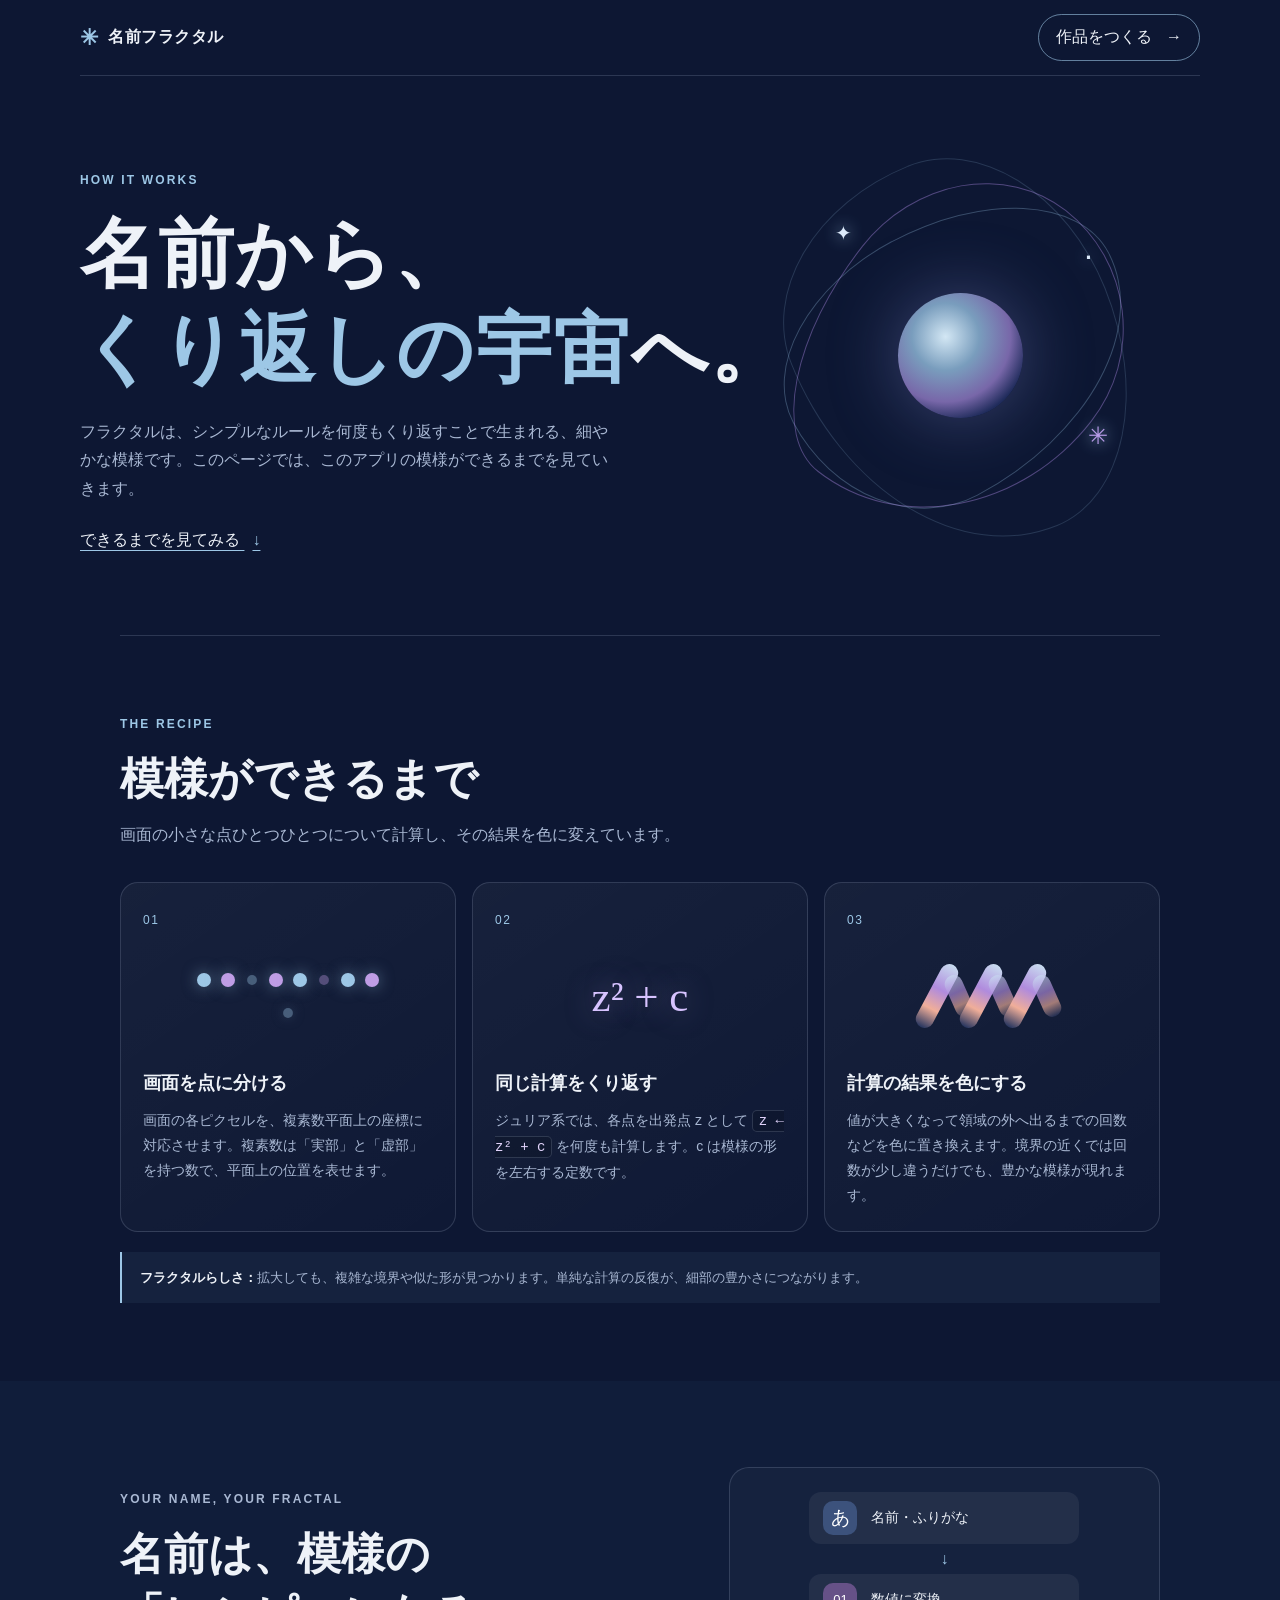
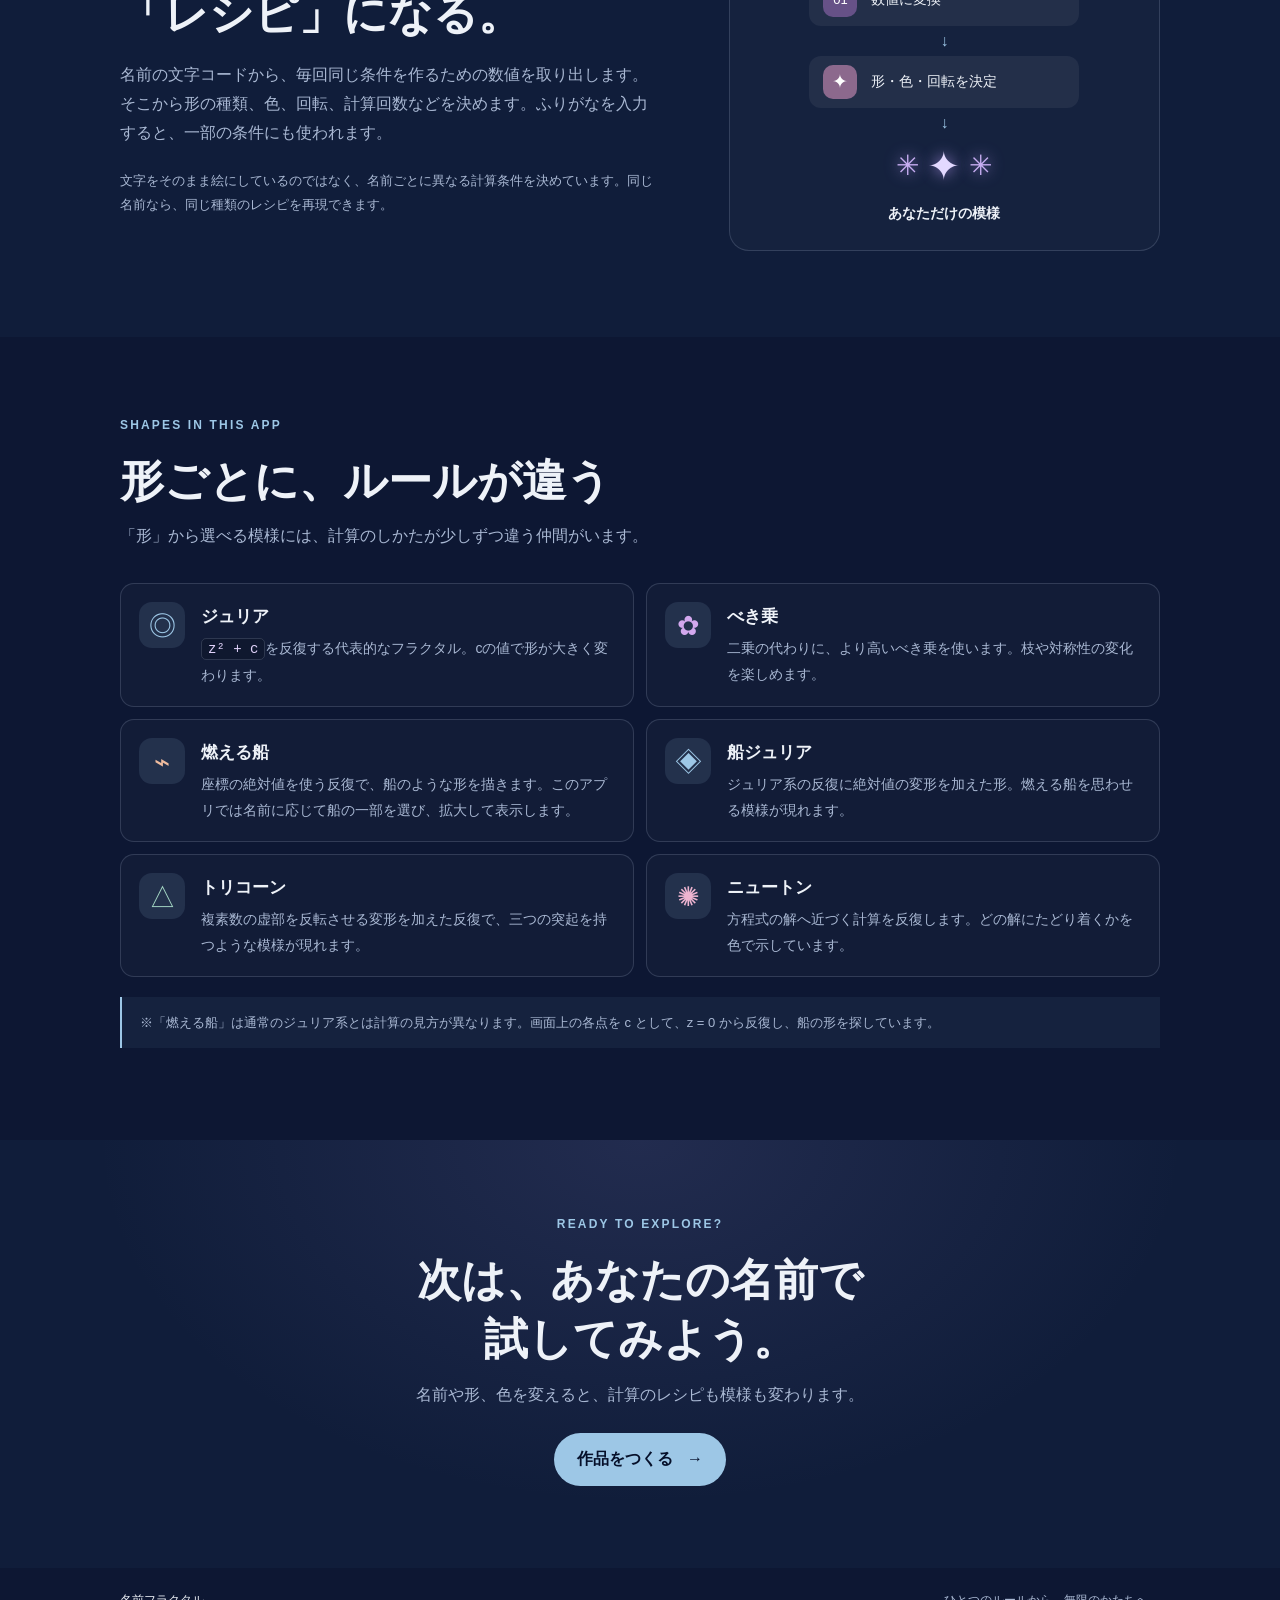
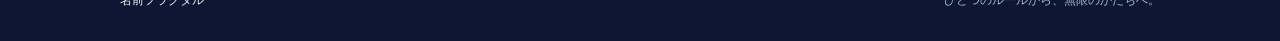
==== explanation.html @ 63aaaee8 "index.htmlを追加" ====
<!doctype html>
<html lang="ja">
<head>
  <meta charset="utf-8">
  <meta name="viewport" content="width=device-width, initial-scale=1">
  <meta name="theme-color" content="#0d1733">
  <title>フラクタルのしくみ | 名前フラクタル</title>
  <link rel="stylesheet" href="css/explanation.css">
</head>
<body>
  <header class="topbar">
    <a class="brand" href="name-fractal.html"><span class="brand-mark" aria-hidden="true">✳</span> 名前フラクタル</a>
    <a class="back-link" href="name-fractal.html">作品をつくる <span aria-hidden="true">→</span></a>
  </header>

  <main>
    <section class="hero">
      <p class="eyebrow">HOW IT WORKS</p>
      <h1>名前から、<br><span>くり返しの宇宙</span>へ。</h1>
      <p class="hero-copy">フラクタルは、シンプルなルールを何度もくり返すことで生まれる、細やかな模様です。このページでは、このアプリの模様ができるまでを見ていきます。</p>
      <a class="text-link" href="#steps">できるまでを見てみる <span aria-hidden="true">↓</span></a>
      <div class="hero-art" aria-hidden="true">
        <div class="orbit orbit-one"></div><div class="orbit orbit-two"></div>
        <div class="orbit orbit-three"></div><div class="orbit-core"></div>
        <span class="star star-one">✦</span><span class="star star-two">✳</span><span class="star star-three">·</span>
      </div>
    </section>

    <section class="section intro" id="steps">
      <div class="section-heading">
        <p class="eyebrow">THE RECIPE</p>
        <h2>模様ができるまで</h2>
        <p>画面の小さな点ひとつひとつについて計算し、その結果を色に変えています。</p>
      </div>
      <div class="steps">
        <article class="step-card">
          <span class="step-number">01</span>
          <div class="step-visual points" aria-hidden="true"><i></i><i></i><i></i><i></i><i></i><i></i><i></i><i></i><i></i></div>
          <h3>画面を点に分ける</h3>
          <p>画面の各ピクセルを、複素数平面上の座標に対応させます。複素数は「実部」と「虚部」を持つ数で、平面上の位置を表せます。</p>
        </article>
        <article class="step-card">
          <span class="step-number">02</span>
          <div class="step-visual equation" aria-label="z の二乗に c を足す計算">z² + c</div>
          <h3>同じ計算をくり返す</h3>
          <p>ジュリア系では、各点を出発点 z として <code>z ← z² + c</code> を何度も計算します。c は模様の形を左右する定数です。</p>
        </article>
        <article class="step-card">
          <span class="step-number">03</span>
          <div class="step-visual color-field" aria-hidden="true"><i></i><i></i><i></i><i></i><i></i><i></i></div>
          <h3>計算の結果を色にする</h3>
          <p>値が大きくなって領域の外へ出るまでの回数などを色に置き換えます。境界の近くでは回数が少し違うだけでも、豊かな模様が現れます。</p>
        </article>
      </div>
      <p class="note"><strong>フラクタルらしさ：</strong>拡大しても、複雑な境界や似た形が見つかります。単純な計算の反復が、細部の豊かさにつながります。</p>
    </section>

    <section class="section name-section">
      <div class="name-copy">
        <p class="eyebrow">YOUR NAME, YOUR FRACTAL</p>
        <h2>名前は、模様の<br>「レシピ」になる。</h2>
        <p>名前の文字コードから、毎回同じ条件を作るための数値を取り出します。そこから形の種類、色、回転、計算回数などを決めます。ふりがなを入力すると、一部の条件にも使われます。</p>
        <p class="small-copy">文字をそのまま絵にしているのではなく、名前ごとに異なる計算条件を決めています。同じ名前なら、同じ種類のレシピを再現できます。</p>
      </div>
      <div class="recipe" aria-label="名前からフラクタルができる流れ">
        <div class="recipe-item"><span class="recipe-icon">あ</span><span>名前・ふりがな</span></div>
        <span class="recipe-arrow" aria-hidden="true">↓</span>
        <div class="recipe-item"><span class="recipe-icon numbers">01</span><span>数値に変換</span></div>
        <span class="recipe-arrow" aria-hidden="true">↓</span>
        <div class="recipe-item"><span class="recipe-icon colors">✦</span><span>形・色・回転を決定</span></div>
        <span class="recipe-arrow" aria-hidden="true">↓</span>
        <div class="recipe-result" aria-hidden="true"><span>✳</span><span>✦</span><span>✳</span></div>
        <strong>あなただけの模様</strong>
      </div>
    </section>

    <section class="section types-section">
      <div class="section-heading">
        <p class="eyebrow">SHAPES IN THIS APP</p>
        <h2>形ごとに、ルールが違う</h2>
        <p>「形」から選べる模様には、計算のしかたが少しずつ違う仲間がいます。</p>
      </div>
      <div class="type-grid">
        <article class="type-card"><span class="type-symbol">◎</span><div><h3>ジュリア</h3><p><code>z² + c</code>を反復する代表的なフラクタル。cの値で形が大きく変わります。</p></div></article>
        <article class="type-card"><span class="type-symbol flower">✿</span><div><h3>べき乗</h3><p>二乗の代わりに、より高いべき乗を使います。枝や対称性の変化を楽しめます。</p></div></article>
        <article class="type-card"><span class="type-symbol ship">⌁</span><div><h3>燃える船</h3><p>座標の絶対値を使う反復で、船のような形を描きます。このアプリでは名前に応じて船の一部を選び、拡大して表示します。</p></div></article>
        <article class="type-card"><span class="type-symbol">◈</span><div><h3>船ジュリア</h3><p>ジュリア系の反復に絶対値の変形を加えた形。燃える船を思わせる模様が現れます。</p></div></article>
        <article class="type-card"><span class="type-symbol tri">△</span><div><h3>トリコーン</h3><p>複素数の虚部を反転させる変形を加えた反復で、三つの突起を持つような模様が現れます。</p></div></article>
        <article class="type-card"><span class="type-symbol newton">✺</span><div><h3>ニュートン</h3><p>方程式の解へ近づく計算を反復します。どの解にたどり着くかを色で示しています。</p></div></article>
      </div>
      <p class="note">※「燃える船」は通常のジュリア系とは計算の見方が異なります。画面上の各点を c として、z = 0 から反復し、船の形を探しています。</p>
    </section>

    <section class="closing">
      <p class="eyebrow">READY TO EXPLORE?</p>
      <h2>次は、あなたの名前で<br>試してみよう。</h2>
      <p>名前や形、色を変えると、計算のレシピも模様も変わります。</p>
      <a class="primary-link" href="name-fractal.html">作品をつくる <span aria-hidden="true">→</span></a>
    </section>
  </main>

  <footer><a href="name-fractal.html">名前フラクタル</a><span>ひとつのルールから、無限のかたちへ。</span></footer>
</body>
</html>
---- css/explanation.css ----
:root {
  color-scheme: dark;
  --ink: #0d1733;
  --panel: #142344;
  --paper: #eef2f8;
  --mute: #a9b8d3;
  --accent: #9dc7e6;
  --line: rgba(169, 184, 211, .2);
}

* { box-sizing: border-box; }
html { scroll-behavior: smooth; }
body {
  margin: 0;
  background: var(--ink);
  color: var(--paper);
  font-family: "Yu Gothic UI", "Meiryo", sans-serif;
  line-height: 1.8;
}
a { color: inherit; }
.topbar {
  width: min(1120px, calc(100% - 48px));
  height: 76px;
  margin: auto;
  display: flex;
  align-items: center;
  justify-content: space-between;
  border-bottom: 1px solid var(--line);
}
.brand { display: flex; align-items: center; gap: 10px; text-decoration: none; font-weight: 700; letter-spacing: .03em; }
.brand-mark { color: var(--accent); font-size: 22px; }
.back-link, .primary-link {
  display: inline-flex; align-items: center; gap: 14px;
  border: 1px solid rgba(157, 199, 230, .6); border-radius: 999px;
  padding: 8px 17px; color: var(--paper); text-decoration: none; transition: .2s ease;
}
.back-link:hover, .primary-link:hover { background: var(--accent); color: #06102a; }
main { overflow: hidden; }
.hero {
  position: relative; width: min(1120px, calc(100% - 48px)); min-height: 510px;
  margin: auto; padding: 94px 0 80px; display: flex; flex-direction: column; align-items: flex-start; justify-content: center;
}
.eyebrow { margin: 0 0 14px; color: var(--accent); font-size: 12px; font-weight: 700; letter-spacing: .18em; }
h1, h2, h3, p { margin-top: 0; }
.hero h1 { z-index: 1; margin: 0; font-size: clamp(42px, 6.5vw, 76px); line-height: 1.25; letter-spacing: .02em; }
.hero h1 span { color: var(--accent); }
.hero-copy { z-index: 1; max-width: 540px; margin: 22px 0; color: var(--mute); font-size: 16px; }
.text-link { z-index: 1; color: var(--paper); text-decoration-color: var(--accent); text-underline-offset: 5px; }
.text-link span { margin-left: 8px; color: var(--accent); }
.hero-art { position: absolute; width: 390px; height: 390px; right: 4%; top: 50%; transform: translateY(-50%); }
.orbit { position: absolute; inset: 50%; border: 1px solid rgba(157, 199, 230, .3); border-radius: 48% 52% 64% 36% / 43% 42% 58% 57%; transform: translate(-50%, -50%) rotate(-28deg); }
.orbit-one { width: 92%; height: 68%; }.orbit-two { width: 74%; height: 92%; transform: translate(-50%, -50%) rotate(38deg); border-color: rgba(180, 143, 237, .4); }.orbit-three { width: 100%; height: 82%; transform: translate(-50%, -50%) rotate(68deg); border-color: rgba(157, 199, 230, .18); }
.orbit-core { position: absolute; inset: 34%; border-radius: 50%; background: radial-gradient(circle at 38% 35%, #d3e7f4, #799dbd 30%, #7867a9 58%, #202c5c 76%); box-shadow: 0 0 70px rgba(135, 145, 218, .38); }
.star { position: absolute; color: #dceafa; text-shadow: 0 0 16px #9dc7e6; }.star-one { top: 14%; left: 18%; font-size: 20px; }.star-two { right: 12%; bottom: 24%; font-size: 24px; color: #b89be8; }.star-three { right: 16%; top: 17%; font-size: 32px; }
.section { width: min(1040px, calc(100% - 48px)); margin: 0 auto; padding: 78px 0; }
.intro { border-top: 1px solid var(--line); }
.section-heading { max-width: 650px; margin-bottom: 32px; }
.section-heading h2, .name-copy h2, .closing h2 { margin-bottom: 12px; font-size: clamp(30px, 4vw, 44px); line-height: 1.35; }
.section-heading > p:last-child, .name-copy > p, .closing > p:not(.eyebrow) { color: var(--mute); }
.steps { display: grid; grid-template-columns: repeat(3, 1fr); gap: 16px; }
.step-card { position: relative; min-height: 320px; padding: 22px; border: 1px solid var(--line); border-radius: 18px; background: linear-gradient(145deg, rgba(255,255,255,.045), rgba(255,255,255,.012)); }
.step-number { color: var(--accent); font-size: 12px; letter-spacing: .14em; }
.step-card h3 { margin: 18px 0 8px; font-size: 18px; }.step-card p, .type-card p { margin: 0; color: var(--mute); font-size: 14px; }
.step-visual { height: 106px; margin-top: 10px; display: flex; align-items: center; justify-content: center; }
.points { gap: 10px; flex-wrap: wrap; padding: 25px 46px; }.points i { width: 14px; height: 14px; border-radius: 50%; background: var(--accent); box-shadow: 0 0 15px rgba(157,199,230,.5); }.points i:nth-child(3n) { opacity: .38; transform: scale(.7); }.points i:nth-child(2n) { background: #bf9de5; }
.equation { color: #d7c3ff; font-family: Georgia, serif; font-size: 43px; text-shadow: 0 0 28px rgba(191,157,229,.5); }
.color-field { gap: 4px; align-items: center; }.color-field i { width: 18px; height: 70px; border-radius: 999px; background: linear-gradient(#c8dcf0, #b08bdd 40%, #f0ae99 70%, #26355f); transform: rotate(28deg); }.color-field i:nth-child(even) { height: 44px; opacity: .65; transform: rotate(-24deg); }
code { padding: 2px 6px; border: 1px solid var(--line); border-radius: 5px; color: #e0d2fa; background: rgba(0,0,0,.15); font-family: Consolas, monospace; }
.note { margin: 20px 0 0; padding: 14px 18px; border-left: 2px solid var(--accent); background: rgba(157,199,230,.06); color: var(--mute); font-size: 13px; }.note strong { color: var(--paper); }
.name-section { width: 100%; max-width: none; padding: 86px max(24px, calc((100% - 1040px) / 2)); display: grid; grid-template-columns: 1fr .8fr; gap: 70px; align-items: center; background: #101d3a; }
.name-copy h2 { margin-bottom: 18px; }.name-copy .small-copy { margin-top: 22px; font-size: 13px; }
.recipe { display: flex; flex-direction: column; align-items: center; gap: 7px; padding: 24px; border: 1px solid var(--line); border-radius: 20px; background: rgba(255,255,255,.025); }
.recipe-item { width: min(270px, 100%); display: flex; align-items: center; gap: 14px; padding: 9px 14px; border-radius: 12px; background: rgba(255,255,255,.06); font-size: 14px; }
.recipe-icon { width: 34px; height: 34px; display: grid; place-items: center; border-radius: 10px; background: #3c527c; color: white; font-size: 19px; }.recipe-icon.numbers { background: #665187; font-size: 13px; }.recipe-icon.colors { background: #8c698d; }
.recipe-arrow { color: var(--accent); line-height: 1; }.recipe-result { display: flex; gap: 8px; align-items: center; height: 56px; color: #c6adf1; font-size: 28px; text-shadow: 0 0 15px #927dc9; }.recipe-result span:nth-child(2) { font-size: 40px; color: #e3d9ff; }.recipe > strong { font-size: 14px; }
.types-section { padding-bottom: 92px; }.type-grid { display: grid; grid-template-columns: repeat(2, 1fr); gap: 12px; }.type-card { display: flex; gap: 16px; padding: 18px; border: 1px solid var(--line); border-radius: 14px; background: rgba(255,255,255,.025); }.type-card h3 { margin: 0 0 4px; font-size: 17px; }.type-symbol { flex: 0 0 46px; height: 46px; display: grid; place-items: center; border-radius: 13px; background: rgba(157,199,230,.12); color: var(--accent); font-size: 27px; }.type-symbol.flower { color: #d3a8ee; }.type-symbol.ship { color: #f0bc9e; }.type-symbol.tri { color: #a4d7c4; }.type-symbol.newton { color: #edb4d0; }
.closing { padding: 74px 24px 82px; text-align: center; background: radial-gradient(ellipse at 50% 0, rgba(116,111,174,.18), transparent 60%), #101d3a; }.closing h2 { margin-bottom: 12px; }.closing > p:not(.eyebrow) { margin-bottom: 24px; }.primary-link { padding: 12px 23px; border: 0; background: var(--accent); color: #06102a; font-weight: 700; }.primary-link:hover { background: #d1e7f5; }
footer { width: min(1040px, calc(100% - 48px)); margin: auto; padding: 22px 0 30px; display: flex; justify-content: space-between; gap: 18px; color: var(--mute); font-size: 12px; }footer a { text-decoration: none; color: var(--paper); }
a:focus-visible { outline: 3px solid var(--accent); outline-offset: 4px; }
@media (max-width: 760px) {
  .hero { min-height: 610px; padding: 72px 0 310px; justify-content: flex-start; }
  .hero-art { width: 280px; height: 280px; top: auto; right: 50%; bottom: 14px; transform: translateX(50%); }
  .steps { grid-template-columns: 1fr; }.step-card { min-height: 0; }.step-visual { height: 84px; }
  .name-section { grid-template-columns: 1fr; gap: 30px; padding-top: 68px; padding-bottom: 68px; }
  .type-grid { grid-template-columns: 1fr; }
}
@media (max-width: 480px) {
  .topbar, .hero, .section, footer { width: calc(100% - 32px); }.topbar { height: 66px; }.brand { font-size: 13px; }.brand-mark { font-size: 18px; }.back-link { gap: 7px; padding: 7px 10px; font-size: 12px; }
  .hero { min-height: 570px; padding-top: 58px; }.hero-copy { font-size: 14px; }.section { padding-top: 60px; padding-bottom: 60px; }.section-heading h2, .name-copy h2, .closing h2 { font-size: 30px; }.name-section { padding-left: 16px; padding-right: 16px; }
  footer { flex-direction: column; gap: 4px; }
}
@media (prefers-reduced-motion: reduce) { html { scroll-behavior: auto; } *, *::before, *::after { transition-duration: .01ms !important; } }
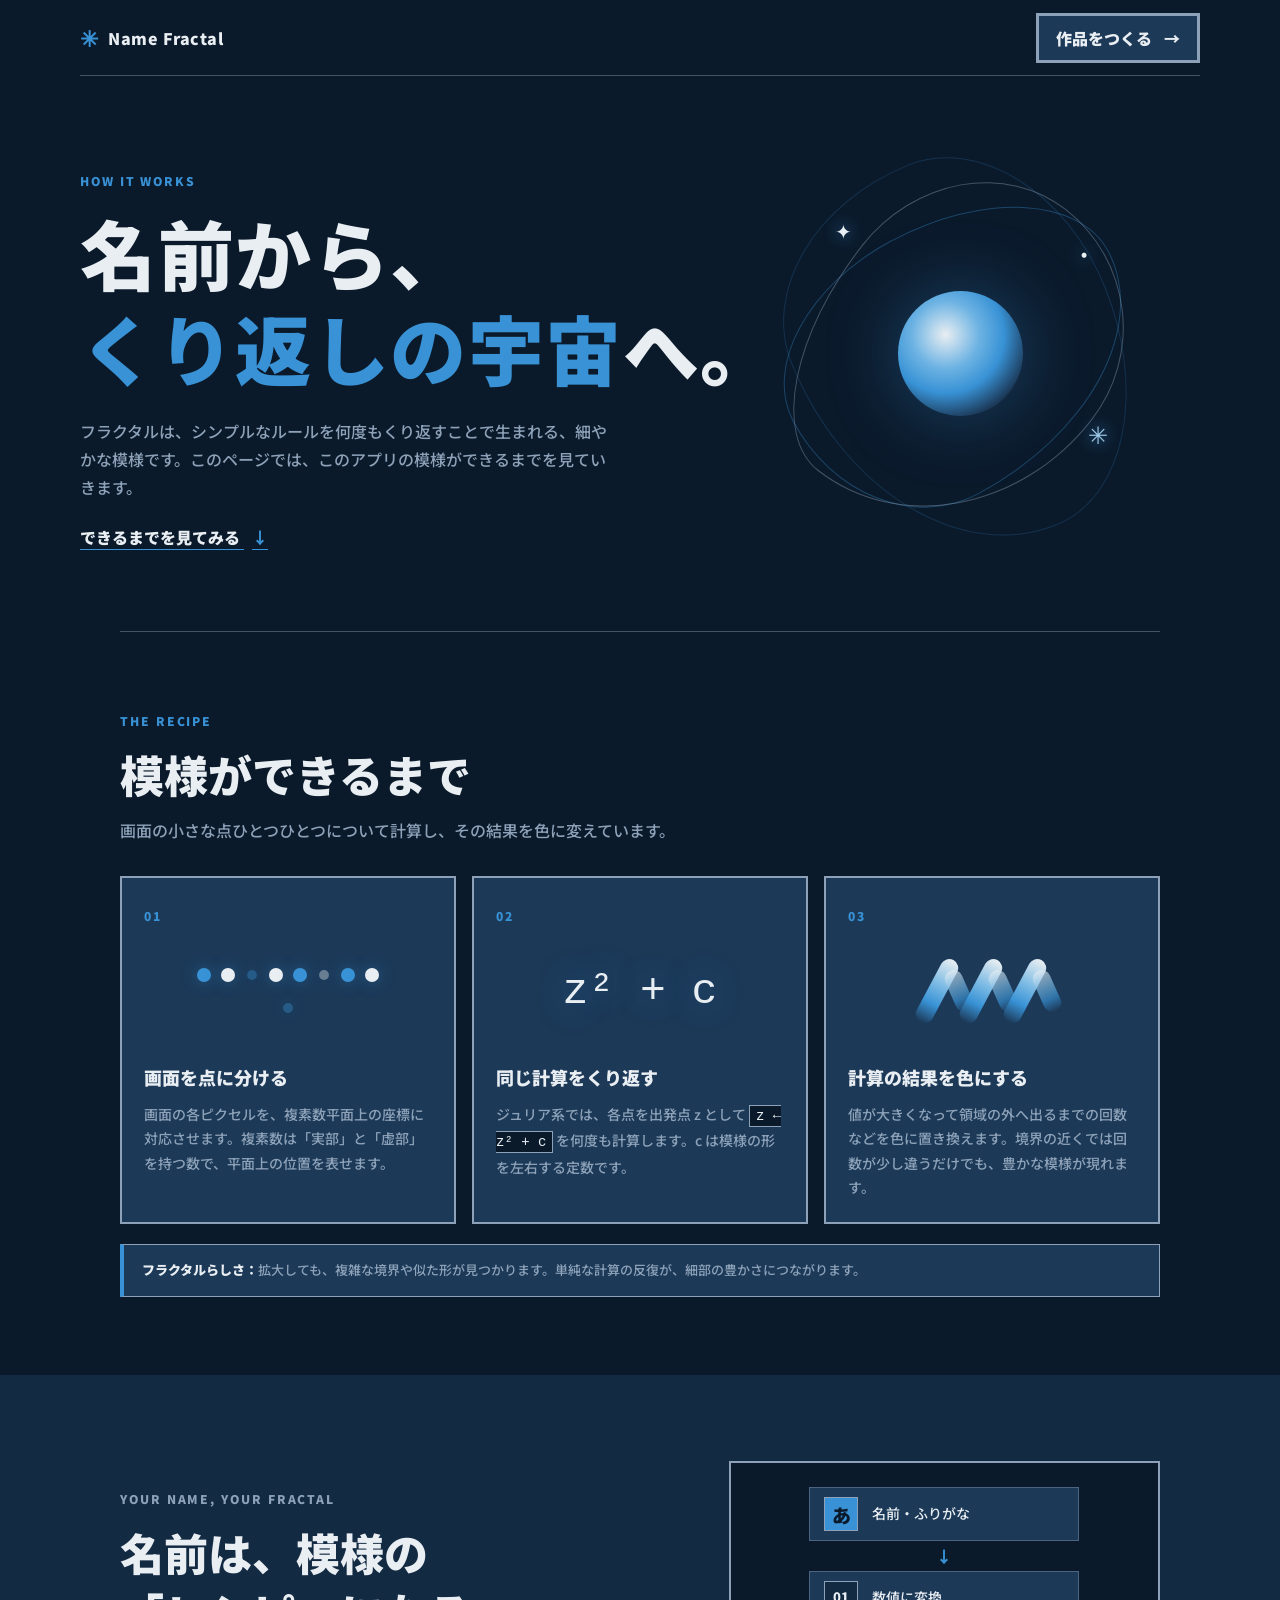
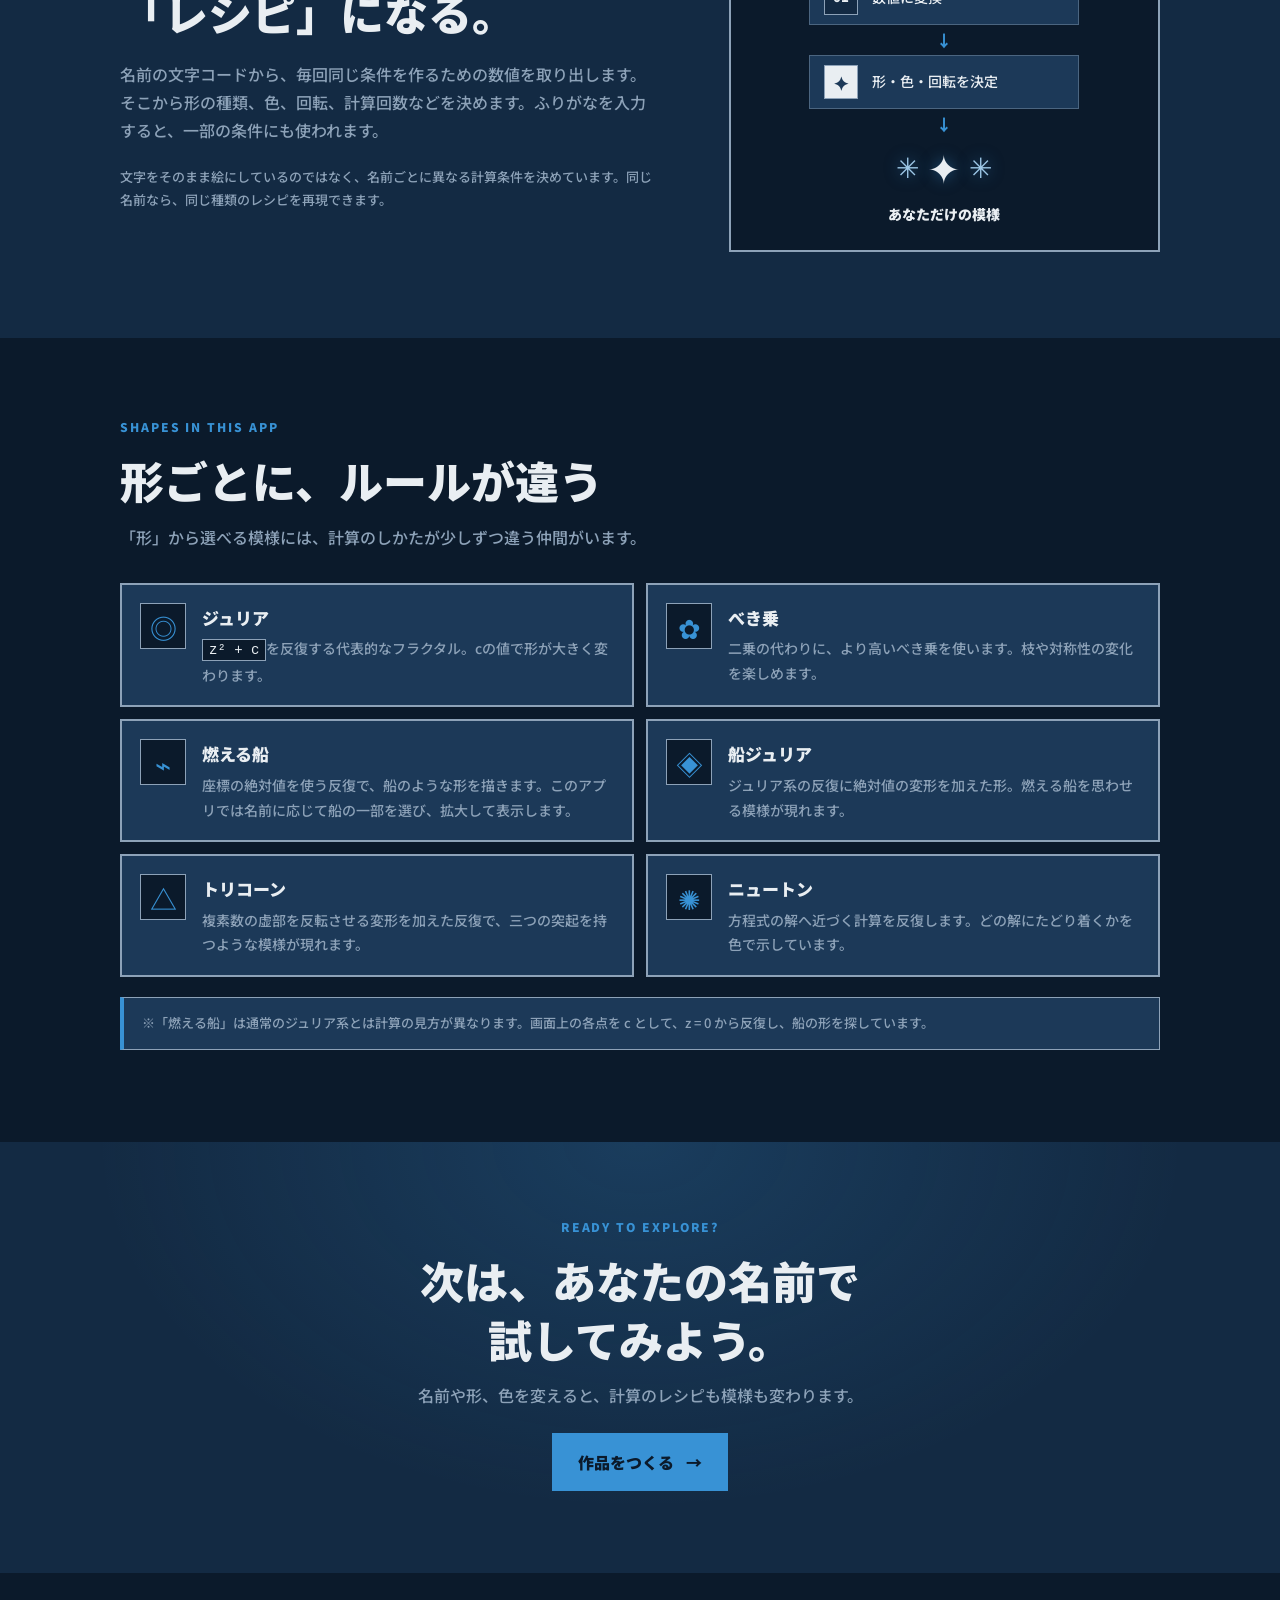
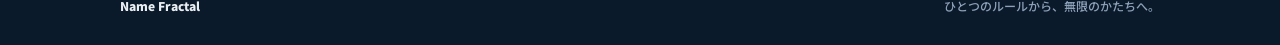
==== commit e65a2f56: "フラクタルの仕組みページを他ページの感じに合わせた" ====
--- a/explanation.html
+++ b/explanation.html
@@ -3,13 +3,14 @@
 <head>
   <meta charset="utf-8">
   <meta name="viewport" content="width=device-width, initial-scale=1">
-  <meta name="theme-color" content="#0d1733">
-  <title>フラクタルのしくみ | 名前フラクタル</title>
+  <meta name="theme-color" content="#0b1a2b">
+  <title>フラクタルのしくみ | Name Fractal</title>
+  <link rel="stylesheet" href="css/fonts.css">
   <link rel="stylesheet" href="css/explanation.css">
 </head>
 <body>
   <header class="topbar">
-    <a class="brand" href="name-fractal.html"><span class="brand-mark" aria-hidden="true">✳</span> 名前フラクタル</a>
+    <a class="brand" href="name-fractal.html"><span class="brand-mark" aria-hidden="true">✳</span> Name Fractal</a>
     <a class="back-link" href="name-fractal.html">作品をつくる <span aria-hidden="true">→</span></a>
   </header>
 
@@ -99,6 +100,6 @@
     </section>
   </main>
 
-  <footer><a href="name-fractal.html">名前フラクタル</a><span>ひとつのルールから、無限のかたちへ。</span></footer>
+  <footer><a href="name-fractal.html">Name Fractal</a><span>ひとつのルールから、無限のかたちへ。</span></footer>
 </body>
 </html>
--- a/css/fonts.css
+++ b/css/fonts.css
@@ -0,0 +1,18 @@
+/* Noto Sans JP
+   ネットにつながらなくても表示できるよう、fonts/ に入れたファイルを読み込む。
+   ファイル名が1文字でも違うと読み込めないので、fonts/ の中の名前と合わせること。 */
+@font-face {
+  font-family: "Noto Sans JP";
+  src: url("../fonts/NotoSansJP-Medium-subset.woff2") format("woff2");
+  font-weight: 500;
+  font-style: normal;
+  font-display: swap;
+}
+
+@font-face {
+  font-family: "Noto Sans JP";
+  src: url("../fonts/NotoSansJP-Black-subset.woff2") format("woff2");
+  font-weight: 900;
+  font-style: normal;
+  font-display: swap;
+}
--- a/css/explanation.css
+++ b/css/explanation.css
@@ -1,92 +1,664 @@
 :root {
   color-scheme: dark;
-  --ink: #0d1733;
-  --panel: #142344;
-  --paper: #eef2f8;
-  --mute: #a9b8d3;
-  --accent: #9dc7e6;
-  --line: rgba(169, 184, 211, .2);
-}
-
-* { box-sizing: border-box; }
-html { scroll-behavior: smooth; }
+  --ink: #0b1a2b;
+  --panel: #1c3958;
+  --panel-deep: #132a43;
+  --paper: #e9eef2;
+  --mute: #8da2b8;
+  --accent: #3892d5;
+  --line: rgba(141, 162, 184, 0.42);
+}
+
+* {
+  box-sizing: border-box;
+}
+
+html {
+  scroll-behavior: smooth;
+}
+
 body {
   margin: 0;
   background: var(--ink);
   color: var(--paper);
-  font-family: "Yu Gothic UI", "Meiryo", sans-serif;
-  line-height: 1.8;
-}
-a { color: inherit; }
+  font-family: "Noto Sans JP", "Yu Gothic UI", "Meiryo", sans-serif;
+  font-weight: 500;
+  line-height: 1.75;
+}
+
+a {
+  color: inherit;
+}
+
 .topbar {
+  display: flex;
+  align-items: center;
+  justify-content: space-between;
   width: min(1120px, calc(100% - 48px));
   height: 76px;
   margin: auto;
-  display: flex;
-  align-items: center;
+  border-bottom: 1px solid var(--line);
+}
+
+.brand {
+  display: flex;
+  align-items: center;
+  gap: 10px;
+  font-weight: 900;
+  letter-spacing: 0.03em;
+  text-decoration: none;
+}
+
+.brand-mark {
+  color: var(--accent);
+  font-size: 22px;
+}
+
+.back-link,
+.primary-link {
+  display: inline-flex;
+  align-items: center;
+  justify-content: center;
+  gap: 12px;
+  min-height: 48px;
+  padding: 8px 17px;
+  border: 3px solid var(--mute);
+  border-radius: 0;
+  background: var(--panel);
+  color: var(--paper);
+  font-weight: 900;
+  text-decoration: none;
+  transition: filter 0.2s ease, background-color 0.2s ease;
+}
+
+.back-link:hover,
+.primary-link:hover {
+  filter: brightness(1.12);
+}
+
+.back-link span,
+.primary-link span {
+  color: var(--paper);
+}
+
+main {
+  overflow: hidden;
+}
+
+.hero {
+  position: relative;
+  display: flex;
+  flex-direction: column;
+  align-items: flex-start;
+  justify-content: center;
+  width: min(1120px, calc(100% - 48px));
+  min-height: 510px;
+  margin: auto;
+  padding: 94px 0 80px;
+}
+
+.eyebrow {
+  margin: 0 0 14px;
+  color: var(--accent);
+  font-size: 12px;
+  font-weight: 900;
+  letter-spacing: 0.16em;
+}
+
+h1,
+h2,
+h3,
+p {
+  margin-top: 0;
+}
+
+.hero h1 {
+  z-index: 1;
+  margin: 0;
+  font-size: clamp(42px, 6.5vw, 76px);
+  font-weight: 900;
+  line-height: 1.25;
+  letter-spacing: 0.02em;
+}
+
+.hero h1 span {
+  color: var(--accent);
+}
+
+.hero-copy {
+  z-index: 1;
+  max-width: 540px;
+  margin: 22px 0;
+  color: var(--mute);
+  font-size: 16px;
+}
+
+.text-link {
+  z-index: 1;
+  color: var(--paper);
+  font-weight: 900;
+  text-decoration-color: var(--accent);
+  text-underline-offset: 5px;
+}
+
+.text-link span {
+  margin-left: 8px;
+  color: var(--accent);
+}
+
+.hero-art {
+  position: absolute;
+  top: 50%;
+  right: 4%;
+  width: 390px;
+  height: 390px;
+  transform: translateY(-50%);
+}
+
+.orbit {
+  position: absolute;
+  inset: 50%;
+  border: 1px solid rgba(56, 146, 213, 0.36);
+  border-radius: 48% 52% 64% 36% / 43% 42% 58% 57%;
+  transform: translate(-50%, -50%) rotate(-28deg);
+}
+
+.orbit-one {
+  width: 92%;
+  height: 68%;
+}
+
+.orbit-two {
+  width: 74%;
+  height: 92%;
+  border-color: rgba(141, 162, 184, 0.42);
+  transform: translate(-50%, -50%) rotate(38deg);
+}
+
+.orbit-three {
+  width: 100%;
+  height: 82%;
+  border-color: rgba(56, 146, 213, 0.2);
+  transform: translate(-50%, -50%) rotate(68deg);
+}
+
+.orbit-core {
+  position: absolute;
+  inset: 34%;
+  border-radius: 50%;
+  background: radial-gradient(
+    circle at 38% 35%,
+    var(--paper),
+    #6db3e3 30%,
+    var(--accent) 52%,
+    var(--panel) 76%
+  );
+  box-shadow: 0 0 70px rgba(56, 146, 213, 0.35);
+}
+
+.star {
+  position: absolute;
+  color: var(--paper);
+  text-shadow: 0 0 16px var(--accent);
+}
+
+.star-one {
+  top: 14%;
+  left: 18%;
+  font-size: 20px;
+}
+
+.star-two {
+  right: 12%;
+  bottom: 24%;
+  color: #9dc7e6;
+  font-size: 24px;
+}
+
+.star-three {
+  top: 17%;
+  right: 16%;
+  font-size: 32px;
+}
+
+.section {
+  width: min(1040px, calc(100% - 48px));
+  margin: 0 auto;
+  padding: 78px 0;
+}
+
+.intro {
+  border-top: 1px solid var(--line);
+}
+
+.section-heading {
+  max-width: 650px;
+  margin-bottom: 32px;
+}
+
+.section-heading h2,
+.name-copy h2,
+.closing h2 {
+  margin-bottom: 12px;
+  font-size: clamp(30px, 4vw, 44px);
+  font-weight: 900;
+  line-height: 1.35;
+}
+
+.section-heading > p:last-child,
+.name-copy > p,
+.closing > p:not(.eyebrow) {
+  color: var(--mute);
+}
+
+.steps {
+  display: grid;
+  grid-template-columns: repeat(3, 1fr);
+  gap: 16px;
+}
+
+.step-card {
+  position: relative;
+  min-height: 320px;
+  padding: 22px;
+  border: 2px solid var(--mute);
+  border-radius: 0;
+  background: var(--panel);
+}
+
+.step-number {
+  color: var(--accent);
+  font-size: 12px;
+  font-weight: 900;
+  letter-spacing: 0.14em;
+}
+
+.step-card h3 {
+  margin: 18px 0 8px;
+  font-size: 18px;
+  font-weight: 900;
+}
+
+.step-card p,
+.type-card p {
+  margin: 0;
+  color: var(--mute);
+  font-size: 14px;
+}
+
+.step-visual {
+  display: flex;
+  align-items: center;
+  justify-content: center;
+  height: 106px;
+  margin-top: 10px;
+}
+
+.points {
+  flex-wrap: wrap;
+  gap: 10px;
+  padding: 25px 46px;
+}
+
+.points i {
+  width: 14px;
+  height: 14px;
+  border-radius: 50%;
+  background: var(--accent);
+  box-shadow: 0 0 15px rgba(56, 146, 213, 0.42);
+}
+
+.points i:nth-child(3n) {
+  opacity: 0.38;
+  transform: scale(0.7);
+}
+
+.points i:nth-child(2n) {
+  background: var(--paper);
+}
+
+.equation {
+  color: var(--paper);
+  font-family: Consolas, monospace;
+  font-size: 43px;
+  text-shadow: 0 0 28px rgba(56, 146, 213, 0.5);
+}
+
+.color-field {
+  align-items: center;
+  gap: 4px;
+}
+
+.color-field i {
+  width: 18px;
+  height: 70px;
+  border-radius: 999px;
+  background: linear-gradient(var(--paper), #7dbbe4 40%, var(--accent) 70%, var(--panel));
+  transform: rotate(28deg);
+}
+
+.color-field i:nth-child(even) {
+  height: 44px;
+  opacity: 0.65;
+  transform: rotate(-24deg);
+}
+
+code {
+  padding: 2px 6px;
+  border: 1px solid var(--mute);
+  border-radius: 0;
+  background: var(--ink);
+  color: var(--paper);
+  font-family: Consolas, monospace;
+}
+
+.note {
+  margin: 20px 0 0;
+  padding: 14px 18px;
+  border: 1px solid var(--mute);
+  border-left: 4px solid var(--accent);
+  background: var(--panel);
+  color: var(--mute);
+  font-size: 13px;
+}
+
+.note strong {
+  color: var(--paper);
+}
+
+.name-section {
+  display: grid;
+  grid-template-columns: 1fr 0.8fr;
+  align-items: center;
+  gap: 70px;
+  width: 100%;
+  max-width: none;
+  padding: 86px max(24px, calc((100% - 1040px) / 2));
+  background: var(--panel-deep);
+}
+
+.name-copy h2 {
+  margin-bottom: 18px;
+}
+
+.name-copy .small-copy {
+  margin-top: 22px;
+  font-size: 13px;
+}
+
+.recipe {
+  display: flex;
+  flex-direction: column;
+  align-items: center;
+  gap: 7px;
+  padding: 24px;
+  border: 2px solid var(--mute);
+  border-radius: 0;
+  background: var(--ink);
+}
+
+.recipe-item {
+  display: flex;
+  align-items: center;
+  gap: 14px;
+  width: min(270px, 100%);
+  padding: 9px 14px;
+  border: 1px solid var(--line);
+  background: var(--panel);
+  font-size: 14px;
+}
+
+.recipe-icon {
+  display: grid;
+  flex: 0 0 34px;
+  place-items: center;
+  width: 34px;
+  height: 34px;
+  border: 1px solid var(--mute);
+  background: var(--accent);
+  color: var(--ink);
+  font-size: 19px;
+  font-weight: 900;
+}
+
+.recipe-icon.numbers {
+  background: var(--panel-deep);
+  color: var(--paper);
+  font-size: 13px;
+}
+
+.recipe-icon.colors {
+  background: var(--paper);
+  color: var(--panel);
+}
+
+.recipe-arrow {
+  color: var(--accent);
+  font-weight: 900;
+  line-height: 1;
+}
+
+.recipe-result {
+  display: flex;
+  align-items: center;
+  gap: 8px;
+  height: 56px;
+  color: #9dc7e6;
+  font-size: 28px;
+  text-shadow: 0 0 15px rgba(56, 146, 213, 0.5);
+}
+
+.recipe-result span:nth-child(2) {
+  color: var(--paper);
+  font-size: 40px;
+}
+
+.recipe > strong {
+  font-weight: 900;
+  font-size: 14px;
+}
+
+.types-section {
+  padding-bottom: 92px;
+}
+
+.type-grid {
+  display: grid;
+  grid-template-columns: repeat(2, 1fr);
+  gap: 12px;
+}
+
+.type-card {
+  display: flex;
+  gap: 16px;
+  padding: 18px;
+  border: 2px solid var(--mute);
+  border-radius: 0;
+  background: var(--panel);
+}
+
+.type-card h3 {
+  margin: 0 0 4px;
+  font-size: 17px;
+  font-weight: 900;
+}
+
+.type-symbol {
+  display: grid;
+  flex: 0 0 46px;
+  place-items: center;
+  width: 46px;
+  height: 46px;
+  border: 1px solid var(--mute);
+  background: var(--ink);
+  color: var(--accent);
+  font-size: 27px;
+}
+
+.type-symbol.flower,
+.type-symbol.ship,
+.type-symbol.tri,
+.type-symbol.newton {
+  color: var(--accent);
+}
+
+.closing {
+  padding: 74px 24px 82px;
+  background:
+    radial-gradient(ellipse at 50% 0, rgba(56, 146, 213, 0.18), transparent 60%),
+    var(--panel-deep);
+  text-align: center;
+}
+
+.closing h2 {
+  margin-bottom: 12px;
+}
+
+.closing > p:not(.eyebrow) {
+  margin-bottom: 24px;
+}
+
+.primary-link {
+  min-height: 52px;
+  padding: 12px 23px;
+  border-color: var(--accent);
+  background: var(--accent);
+  color: var(--ink);
+}
+
+.primary-link span {
+  color: var(--ink);
+}
+
+footer {
+  display: flex;
   justify-content: space-between;
-  border-bottom: 1px solid var(--line);
-}
-.brand { display: flex; align-items: center; gap: 10px; text-decoration: none; font-weight: 700; letter-spacing: .03em; }
-.brand-mark { color: var(--accent); font-size: 22px; }
-.back-link, .primary-link {
-  display: inline-flex; align-items: center; gap: 14px;
-  border: 1px solid rgba(157, 199, 230, .6); border-radius: 999px;
-  padding: 8px 17px; color: var(--paper); text-decoration: none; transition: .2s ease;
-}
-.back-link:hover, .primary-link:hover { background: var(--accent); color: #06102a; }
-main { overflow: hidden; }
-.hero {
-  position: relative; width: min(1120px, calc(100% - 48px)); min-height: 510px;
-  margin: auto; padding: 94px 0 80px; display: flex; flex-direction: column; align-items: flex-start; justify-content: center;
-}
-.eyebrow { margin: 0 0 14px; color: var(--accent); font-size: 12px; font-weight: 700; letter-spacing: .18em; }
-h1, h2, h3, p { margin-top: 0; }
-.hero h1 { z-index: 1; margin: 0; font-size: clamp(42px, 6.5vw, 76px); line-height: 1.25; letter-spacing: .02em; }
-.hero h1 span { color: var(--accent); }
-.hero-copy { z-index: 1; max-width: 540px; margin: 22px 0; color: var(--mute); font-size: 16px; }
-.text-link { z-index: 1; color: var(--paper); text-decoration-color: var(--accent); text-underline-offset: 5px; }
-.text-link span { margin-left: 8px; color: var(--accent); }
-.hero-art { position: absolute; width: 390px; height: 390px; right: 4%; top: 50%; transform: translateY(-50%); }
-.orbit { position: absolute; inset: 50%; border: 1px solid rgba(157, 199, 230, .3); border-radius: 48% 52% 64% 36% / 43% 42% 58% 57%; transform: translate(-50%, -50%) rotate(-28deg); }
-.orbit-one { width: 92%; height: 68%; }.orbit-two { width: 74%; height: 92%; transform: translate(-50%, -50%) rotate(38deg); border-color: rgba(180, 143, 237, .4); }.orbit-three { width: 100%; height: 82%; transform: translate(-50%, -50%) rotate(68deg); border-color: rgba(157, 199, 230, .18); }
-.orbit-core { position: absolute; inset: 34%; border-radius: 50%; background: radial-gradient(circle at 38% 35%, #d3e7f4, #799dbd 30%, #7867a9 58%, #202c5c 76%); box-shadow: 0 0 70px rgba(135, 145, 218, .38); }
-.star { position: absolute; color: #dceafa; text-shadow: 0 0 16px #9dc7e6; }.star-one { top: 14%; left: 18%; font-size: 20px; }.star-two { right: 12%; bottom: 24%; font-size: 24px; color: #b89be8; }.star-three { right: 16%; top: 17%; font-size: 32px; }
-.section { width: min(1040px, calc(100% - 48px)); margin: 0 auto; padding: 78px 0; }
-.intro { border-top: 1px solid var(--line); }
-.section-heading { max-width: 650px; margin-bottom: 32px; }
-.section-heading h2, .name-copy h2, .closing h2 { margin-bottom: 12px; font-size: clamp(30px, 4vw, 44px); line-height: 1.35; }
-.section-heading > p:last-child, .name-copy > p, .closing > p:not(.eyebrow) { color: var(--mute); }
-.steps { display: grid; grid-template-columns: repeat(3, 1fr); gap: 16px; }
-.step-card { position: relative; min-height: 320px; padding: 22px; border: 1px solid var(--line); border-radius: 18px; background: linear-gradient(145deg, rgba(255,255,255,.045), rgba(255,255,255,.012)); }
-.step-number { color: var(--accent); font-size: 12px; letter-spacing: .14em; }
-.step-card h3 { margin: 18px 0 8px; font-size: 18px; }.step-card p, .type-card p { margin: 0; color: var(--mute); font-size: 14px; }
-.step-visual { height: 106px; margin-top: 10px; display: flex; align-items: center; justify-content: center; }
-.points { gap: 10px; flex-wrap: wrap; padding: 25px 46px; }.points i { width: 14px; height: 14px; border-radius: 50%; background: var(--accent); box-shadow: 0 0 15px rgba(157,199,230,.5); }.points i:nth-child(3n) { opacity: .38; transform: scale(.7); }.points i:nth-child(2n) { background: #bf9de5; }
-.equation { color: #d7c3ff; font-family: Georgia, serif; font-size: 43px; text-shadow: 0 0 28px rgba(191,157,229,.5); }
-.color-field { gap: 4px; align-items: center; }.color-field i { width: 18px; height: 70px; border-radius: 999px; background: linear-gradient(#c8dcf0, #b08bdd 40%, #f0ae99 70%, #26355f); transform: rotate(28deg); }.color-field i:nth-child(even) { height: 44px; opacity: .65; transform: rotate(-24deg); }
-code { padding: 2px 6px; border: 1px solid var(--line); border-radius: 5px; color: #e0d2fa; background: rgba(0,0,0,.15); font-family: Consolas, monospace; }
-.note { margin: 20px 0 0; padding: 14px 18px; border-left: 2px solid var(--accent); background: rgba(157,199,230,.06); color: var(--mute); font-size: 13px; }.note strong { color: var(--paper); }
-.name-section { width: 100%; max-width: none; padding: 86px max(24px, calc((100% - 1040px) / 2)); display: grid; grid-template-columns: 1fr .8fr; gap: 70px; align-items: center; background: #101d3a; }
-.name-copy h2 { margin-bottom: 18px; }.name-copy .small-copy { margin-top: 22px; font-size: 13px; }
-.recipe { display: flex; flex-direction: column; align-items: center; gap: 7px; padding: 24px; border: 1px solid var(--line); border-radius: 20px; background: rgba(255,255,255,.025); }
-.recipe-item { width: min(270px, 100%); display: flex; align-items: center; gap: 14px; padding: 9px 14px; border-radius: 12px; background: rgba(255,255,255,.06); font-size: 14px; }
-.recipe-icon { width: 34px; height: 34px; display: grid; place-items: center; border-radius: 10px; background: #3c527c; color: white; font-size: 19px; }.recipe-icon.numbers { background: #665187; font-size: 13px; }.recipe-icon.colors { background: #8c698d; }
-.recipe-arrow { color: var(--accent); line-height: 1; }.recipe-result { display: flex; gap: 8px; align-items: center; height: 56px; color: #c6adf1; font-size: 28px; text-shadow: 0 0 15px #927dc9; }.recipe-result span:nth-child(2) { font-size: 40px; color: #e3d9ff; }.recipe > strong { font-size: 14px; }
-.types-section { padding-bottom: 92px; }.type-grid { display: grid; grid-template-columns: repeat(2, 1fr); gap: 12px; }.type-card { display: flex; gap: 16px; padding: 18px; border: 1px solid var(--line); border-radius: 14px; background: rgba(255,255,255,.025); }.type-card h3 { margin: 0 0 4px; font-size: 17px; }.type-symbol { flex: 0 0 46px; height: 46px; display: grid; place-items: center; border-radius: 13px; background: rgba(157,199,230,.12); color: var(--accent); font-size: 27px; }.type-symbol.flower { color: #d3a8ee; }.type-symbol.ship { color: #f0bc9e; }.type-symbol.tri { color: #a4d7c4; }.type-symbol.newton { color: #edb4d0; }
-.closing { padding: 74px 24px 82px; text-align: center; background: radial-gradient(ellipse at 50% 0, rgba(116,111,174,.18), transparent 60%), #101d3a; }.closing h2 { margin-bottom: 12px; }.closing > p:not(.eyebrow) { margin-bottom: 24px; }.primary-link { padding: 12px 23px; border: 0; background: var(--accent); color: #06102a; font-weight: 700; }.primary-link:hover { background: #d1e7f5; }
-footer { width: min(1040px, calc(100% - 48px)); margin: auto; padding: 22px 0 30px; display: flex; justify-content: space-between; gap: 18px; color: var(--mute); font-size: 12px; }footer a { text-decoration: none; color: var(--paper); }
-a:focus-visible { outline: 3px solid var(--accent); outline-offset: 4px; }
+  gap: 18px;
+  width: min(1040px, calc(100% - 48px));
+  margin: auto;
+  padding: 22px 0 30px;
+  color: var(--mute);
+  font-size: 12px;
+}
+
+footer a {
+  color: var(--paper);
+  font-weight: 900;
+  text-decoration: none;
+}
+
+a:focus-visible {
+  outline: 3px solid var(--paper);
+  outline-offset: 4px;
+}
+
 @media (max-width: 760px) {
-  .hero { min-height: 610px; padding: 72px 0 310px; justify-content: flex-start; }
-  .hero-art { width: 280px; height: 280px; top: auto; right: 50%; bottom: 14px; transform: translateX(50%); }
-  .steps { grid-template-columns: 1fr; }.step-card { min-height: 0; }.step-visual { height: 84px; }
-  .name-section { grid-template-columns: 1fr; gap: 30px; padding-top: 68px; padding-bottom: 68px; }
-  .type-grid { grid-template-columns: 1fr; }
-}
+  .hero {
+    min-height: 610px;
+    padding: 72px 0 310px;
+    justify-content: flex-start;
+  }
+
+  .hero-art {
+    top: auto;
+    right: 50%;
+    bottom: 14px;
+    width: 280px;
+    height: 280px;
+    transform: translateX(50%);
+  }
+
+  .steps {
+    grid-template-columns: 1fr;
+  }
+
+  .step-card {
+    min-height: 0;
+  }
+
+  .step-visual {
+    height: 84px;
+  }
+
+  .name-section {
+    grid-template-columns: 1fr;
+    gap: 30px;
+    padding-top: 68px;
+    padding-bottom: 68px;
+  }
+
+  .type-grid {
+    grid-template-columns: 1fr;
+  }
+}
+
 @media (max-width: 480px) {
-  .topbar, .hero, .section, footer { width: calc(100% - 32px); }.topbar { height: 66px; }.brand { font-size: 13px; }.brand-mark { font-size: 18px; }.back-link { gap: 7px; padding: 7px 10px; font-size: 12px; }
-  .hero { min-height: 570px; padding-top: 58px; }.hero-copy { font-size: 14px; }.section { padding-top: 60px; padding-bottom: 60px; }.section-heading h2, .name-copy h2, .closing h2 { font-size: 30px; }.name-section { padding-left: 16px; padding-right: 16px; }
-  footer { flex-direction: column; gap: 4px; }
-}
-@media (prefers-reduced-motion: reduce) { html { scroll-behavior: auto; } *, *::before, *::after { transition-duration: .01ms !important; } }
+  .topbar,
+  .hero,
+  .section,
+  footer {
+    width: calc(100% - 32px);
+  }
+
+  .topbar {
+    height: 66px;
+  }
+
+  .brand {
+    gap: 7px;
+    font-size: 13px;
+  }
+
+  .brand-mark {
+    font-size: 18px;
+  }
+
+  .back-link {
+    gap: 7px;
+    min-height: 42px;
+    padding: 6px 10px;
+    font-size: 12px;
+  }
+
+  .hero {
+    min-height: 570px;
+    padding-top: 58px;
+  }
+
+  .hero-copy {
+    font-size: 14px;
+  }
+
+  .section {
+    padding-top: 60px;
+    padding-bottom: 60px;
+  }
+
+  .section-heading h2,
+  .name-copy h2,
+  .closing h2 {
+    font-size: 30px;
+  }
+
+  .name-section {
+    padding-right: 16px;
+    padding-left: 16px;
+  }
+
+  footer {
+    flex-direction: column;
+    gap: 4px;
+  }
+}
+
+@media (prefers-reduced-motion: reduce) {
+  html {
+    scroll-behavior: auto;
+  }
+
+  *,
+  *::before,
+  *::after {
+    transition-duration: 0.01ms !important;
+  }
+}
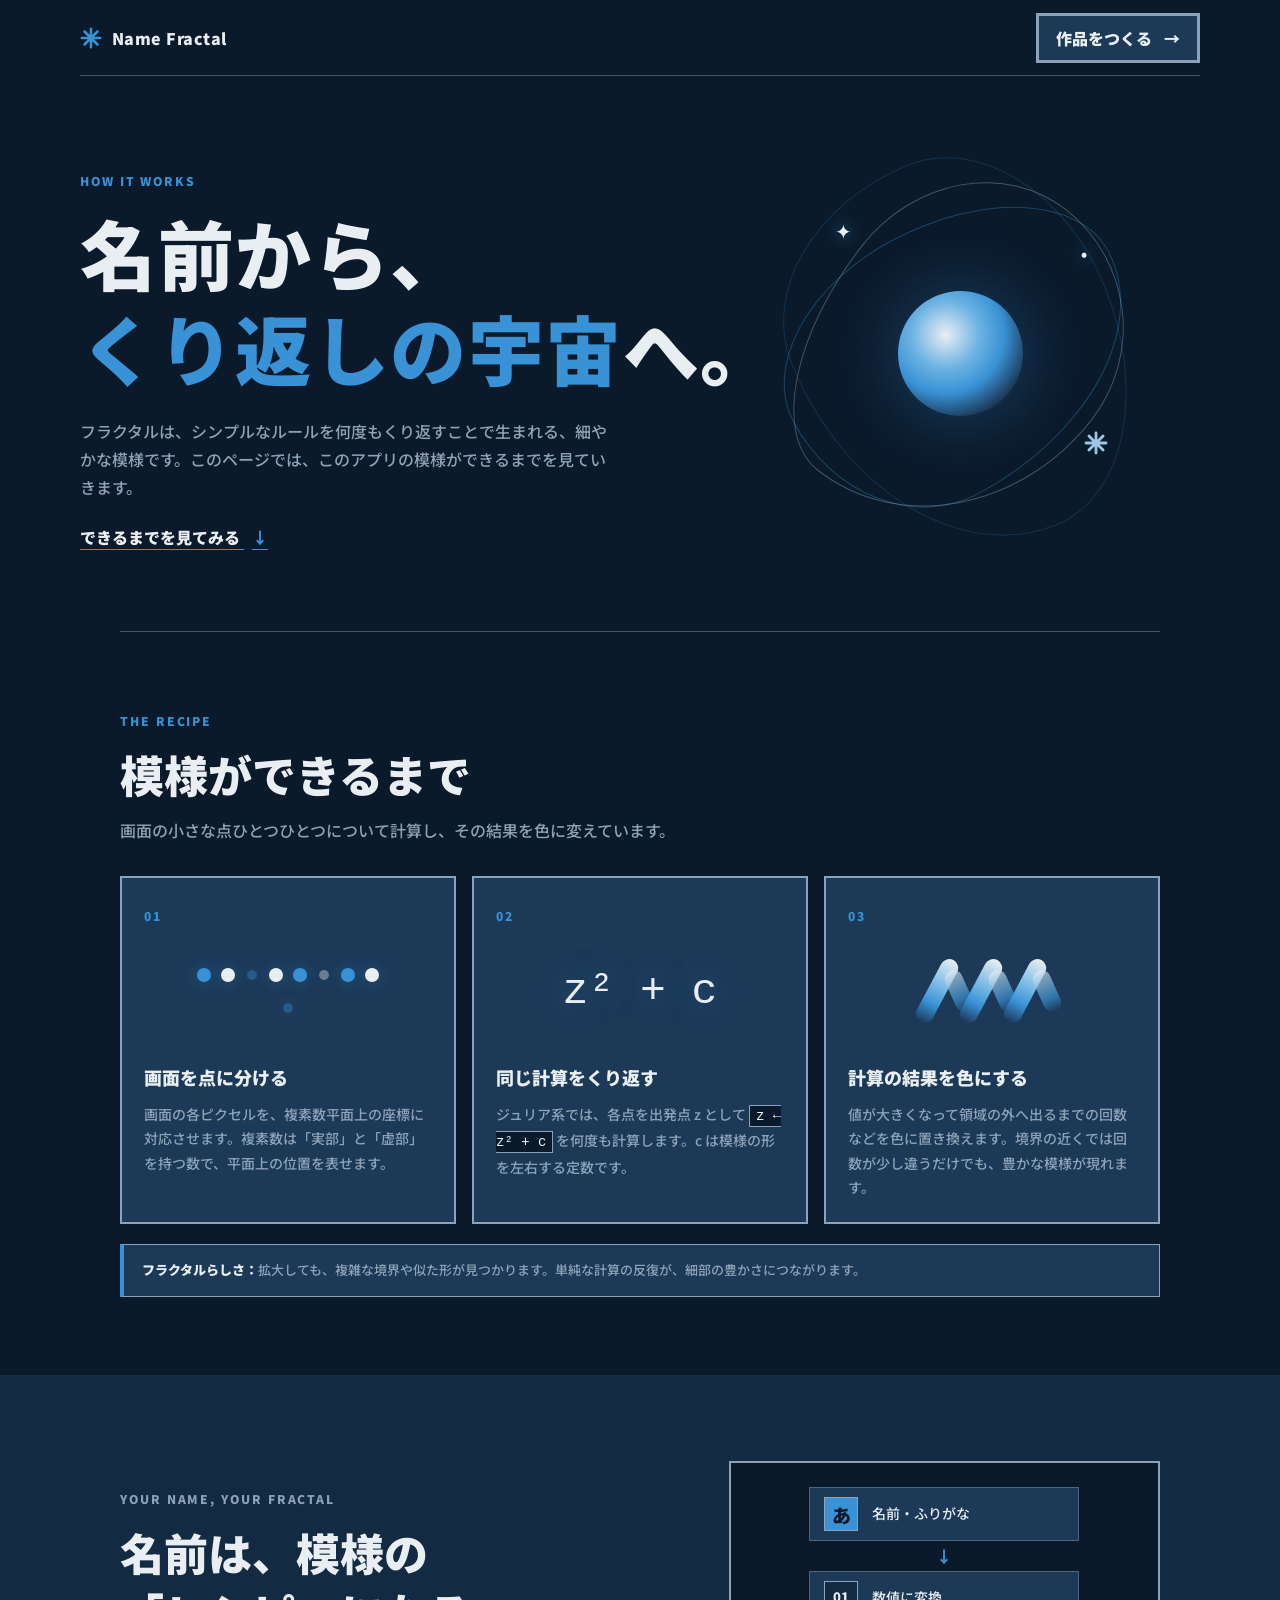
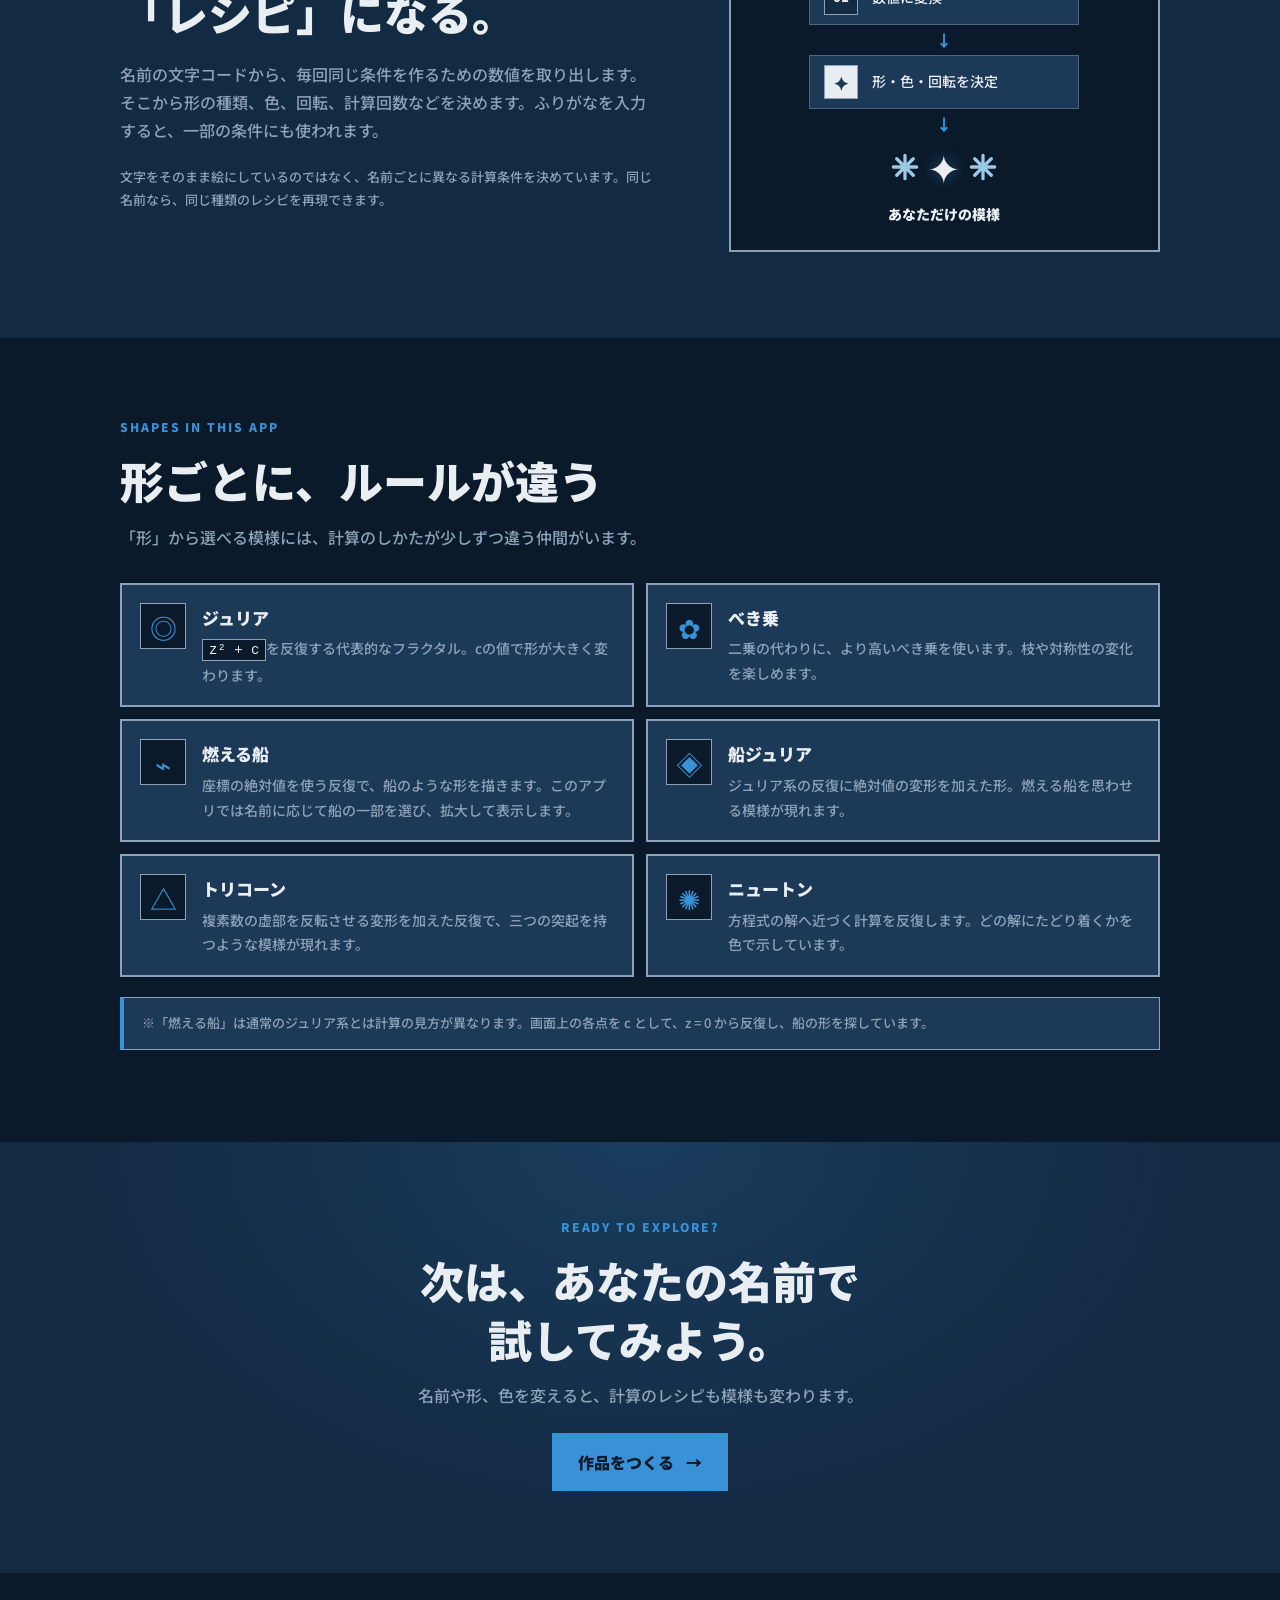
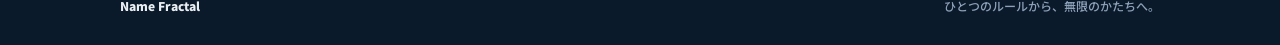
==== commit 9a87f6ed: "絵文字を修正" ====
--- a/explanation.html
+++ b/explanation.html
@@ -10,7 +10,12 @@
 </head>
 <body>
   <header class="topbar">
-    <a class="brand" href="name-fractal.html"><span class="brand-mark" aria-hidden="true">✳</span> Name Fractal</a>
+    <a class="brand" href="name-fractal.html">
+      <span class="brand-mark" aria-hidden="true">
+        <svg viewBox="0 0 24 24" focusable="false"><path d="M12 2v20M2 12h20M4.93 4.93l14.14 14.14M19.07 4.93 4.93 19.07" /></svg>
+      </span>
+      Name Fractal
+    </a>
     <a class="back-link" href="name-fractal.html">作品をつくる <span aria-hidden="true">→</span></a>
   </header>
 
@@ -23,7 +28,7 @@
       <div class="hero-art" aria-hidden="true">
         <div class="orbit orbit-one"></div><div class="orbit orbit-two"></div>
         <div class="orbit orbit-three"></div><div class="orbit-core"></div>
-        <span class="star star-one">✦</span><span class="star star-two">✳</span><span class="star star-three">·</span>
+        <span class="star star-one">✦</span><span class="star star-two" aria-hidden="true"><svg viewBox="0 0 24 24" focusable="false"><path d="M12 2v20M2 12h20M4.93 4.93l14.14 14.14M19.07 4.93 4.93 19.07" /></svg></span><span class="star star-three">·</span>
       </div>
     </section>
 
@@ -70,7 +75,11 @@
         <span class="recipe-arrow" aria-hidden="true">↓</span>
         <div class="recipe-item"><span class="recipe-icon colors">✦</span><span>形・色・回転を決定</span></div>
         <span class="recipe-arrow" aria-hidden="true">↓</span>
-        <div class="recipe-result" aria-hidden="true"><span>✳</span><span>✦</span><span>✳</span></div>
+        <div class="recipe-result" aria-hidden="true">
+          <span class="fractal-mark"><svg viewBox="0 0 24 24" focusable="false"><path d="M12 2v20M2 12h20M4.93 4.93l14.14 14.14M19.07 4.93 4.93 19.07" /></svg></span>
+          <span>✦</span>
+          <span class="fractal-mark"><svg viewBox="0 0 24 24" focusable="false"><path d="M12 2v20M2 12h20M4.93 4.93l14.14 14.14M19.07 4.93 4.93 19.07" /></svg></span>
+        </div>
         <strong>あなただけの模様</strong>
       </div>
     </section>
--- a/css/explanation.css
+++ b/css/explanation.css
@@ -50,8 +50,29 @@
 }
 
 .brand-mark {
-  color: var(--accent);
-  font-size: 22px;
+  display: grid;
+  flex: 0 0 22px;
+  place-items: center;
+  width: 22px;
+  height: 22px;
+  color: var(--accent);
+}
+
+.brand-mark svg,
+.star-two svg,
+.recipe-result .fractal-mark svg {
+  display: block;
+  width: 1em;
+  height: 1em;
+  fill: none;
+  stroke: currentColor;
+  stroke-linecap: round;
+  stroke-width: 2.8;
+}
+
+.brand-mark svg {
+  width: 100%;
+  height: 100%;
 }
 
 .back-link,
@@ -453,6 +474,12 @@
   font-size: 40px;
 }
 
+.recipe-result .fractal-mark {
+  display: block;
+  width: 1em;
+  height: 1em;
+}
+
 .recipe > strong {
   font-weight: 900;
   font-size: 14px;
@@ -610,7 +637,9 @@
   }
 
   .brand-mark {
-    font-size: 18px;
+    flex-basis: 18px;
+    width: 18px;
+    height: 18px;
   }
 
   .back-link {
